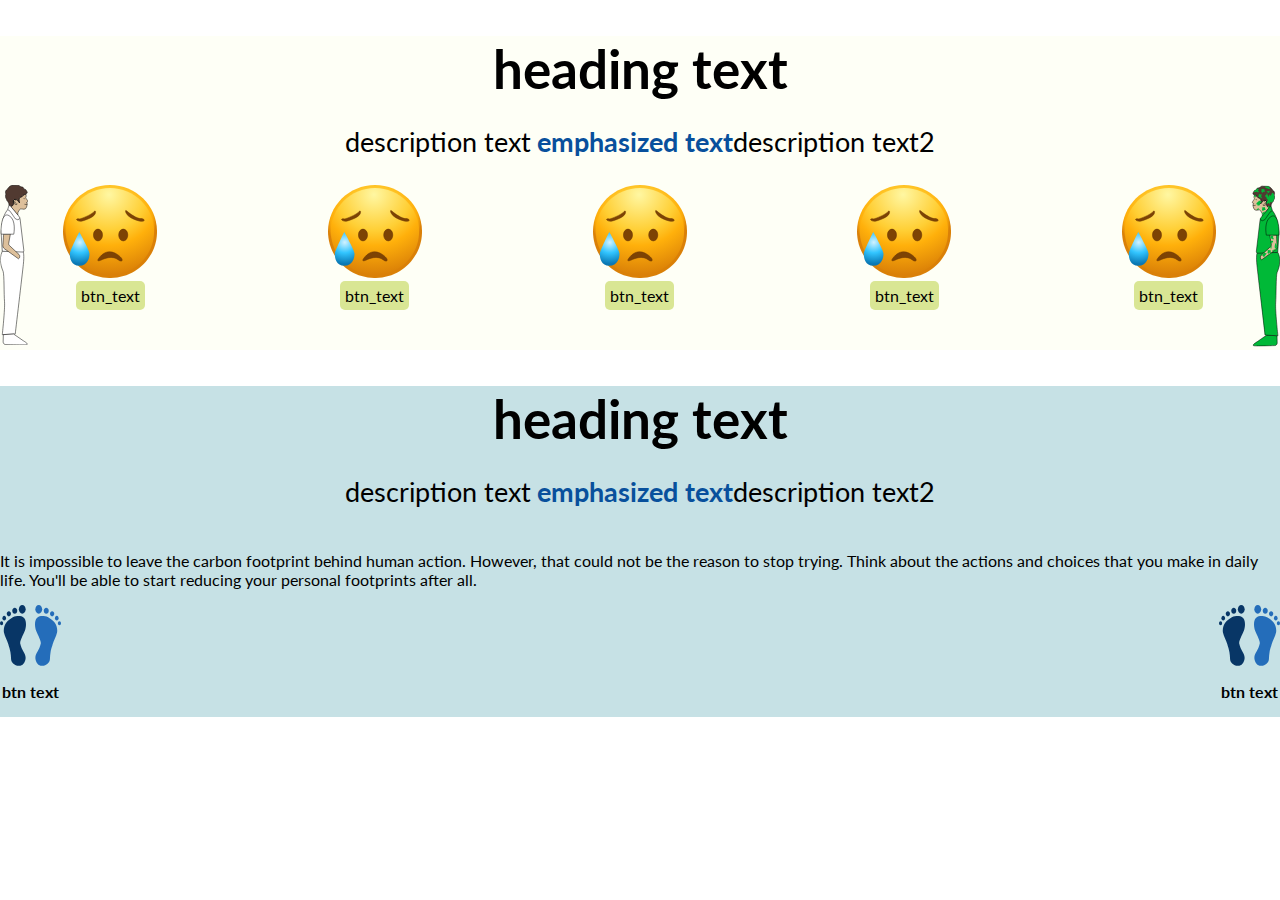
==== cta.html @ 891abab0 "edit the-greenman" ====
<!DOCTYPE html>
<html lang="en">

<head>
    <meta charset="UTF-8">
    <meta http-equiv="X-UA-Compatible" content="IE=edge">
    <meta name="viewport" content="width=device-width, initial-scale=1.0">
    <title>Reflect yourself to Mr.Green</title>
    <link rel="stylesheet" href="path/to/font-awesome/font-awesome-4.7.0/css/font-awesome.min.css">
    <link rel="stylesheet" href="stylesheet.css">
    <style>
        @import url('https://fonts.googleapis.com/css2?family=Lato&display=swap');

        html {
            font-family: lato, 'Trebuchet MS', 'Lucida Sans Unicode', 'Lucida Grande', 'Lucida Sans', Arial, sans-serif;
        }
    </style>
    <script src="comps/header.js"></script>
    <script src="comps/feelingbtn.js"></script>
    <script src="comps/greenman.js"></script>
    <script src="comps/emoji.js"></script>
    <script src="comps/feetbtn.js"></script>
</head>

<body>
    <section class="cta">
        <section class = section_cta_first>
            <the-header></the-header>
            <div class = section_clickable>
                <the-greenman greenman_num="Greenman1"
                ></the-greenman>
                <div class = "section_emoji">
                    <div class="btn_emoji">
                        <the-emoji></the-emoji>
                        <the-feelingbtn></the-feelingbtn>
                    </div>
                    <div class="btn_emoji">
                        <the-emoji></the-emoji>
                        <the-feelingbtn></the-feelingbtn>
                    </div>
                    <div class="btn_emoji">
                        <the-emoji></the-emoji>
                        <the-feelingbtn></the-feelingbtn>
                    </div>
                    <div class="btn_emoji">
                        <the-emoji></the-emoji>
                        <the-feelingbtn></the-feelingbtn>
                    </div>
                    <div class="btn_emoji">
                        <the-emoji></the-emoji>
                        <the-feelingbtn></the-feelingbtn>
                    </div>
                </div>
                <the-greenman
                greenman_num="Greenman6"
                direction="scaleX(-1)"
                ></the-greenman>
            </div>
        </section>
        <section class="section_cta_second">
            <div class="cta_desc">
                <the-header></the-header>
                <p>It is impossible to leave the carbon footprint behind human action. However, that could not be the reason to stop trying. Think about the actions and choices that you make in daily life. You'll be able to start reducing your personal footprints after all.</p>
            </div>
            <div class="section_ctabtn">
                <the-feetbtn></the-feetbtn>
                <the-feetbtn></the-feetbtn>
            </div>
        </section>
    </section>
</body>

</html>
---- stylesheet.css ----
/* the-infocard {
    display:none;
}
the-textcont {
    position:absolute;
    bottom:0;
    width:100vw;
} */
/* landing page */
.landing {
    background:linear-gradient(lightblue,white);
    height:100%;
    margin:0;
}
.landing-cont {
    margin-top:10%;
}
.earth {
    position:absolute;
    bottom:0;
    width:100vw;
}
the-subheader {
    text-align:center;
}
the-footprintbtn {
    display:block;
    margin-left:auto;
    margin-right:auto;
    margin-top:2em;
}
/* story page */
body {
    margin:0;
}
.story_cont {
    display:flex;
    flex-direction:column;
}
the-object {
    width:30%;
} */

/* the-object {
    position:absolute;
    top:0;
}
the-footprintcycle {
    position:absolute;
    right:2em;
    top:2em;
} */

/* STORY */

body {
    margin:0;
}
.section_story{
    display: flex;
    flex-direction: column;
    height: 100vh;
}
.story{
    display: flex;
    flex-direction: column;
    top:0;
    height: 100%;
}
.scriptbox{
    background-color: #C8D5AE;
    display: flex;
    justify-content: space-around;
    align-items: center;
    width: 100%;
    position:fixed;
    bottom: 0;
    height: 180px;

}
.textbox{
    width: 100%;
}

.back{
    position: absolute;
    left: 10px;
}
/* CTA */
/* /////need to adjust width and height ///// */
.section_cta_first{
    background-color: #FEFFF6;
    width: 100%;
    height: 100%;
}
.section_clickable{
    display:flex;
    width: 100%;
}
.section_emoji{
    display: flex;
    justify-content: space-between;
    width: 100%;
}
.btn_emoji{
    display: flex;
    flex-direction: column;
    align-items: center;
    
}

.section_cta_second{
    background-color: #C6E1E5;
    width: 100%;
    height: 100%;
}
.section_cta_desc{
    display: flex;
    flex-direction: column;
}
.section_ctabtn{
    display: flex;
    justify-content: space-between;
    
}
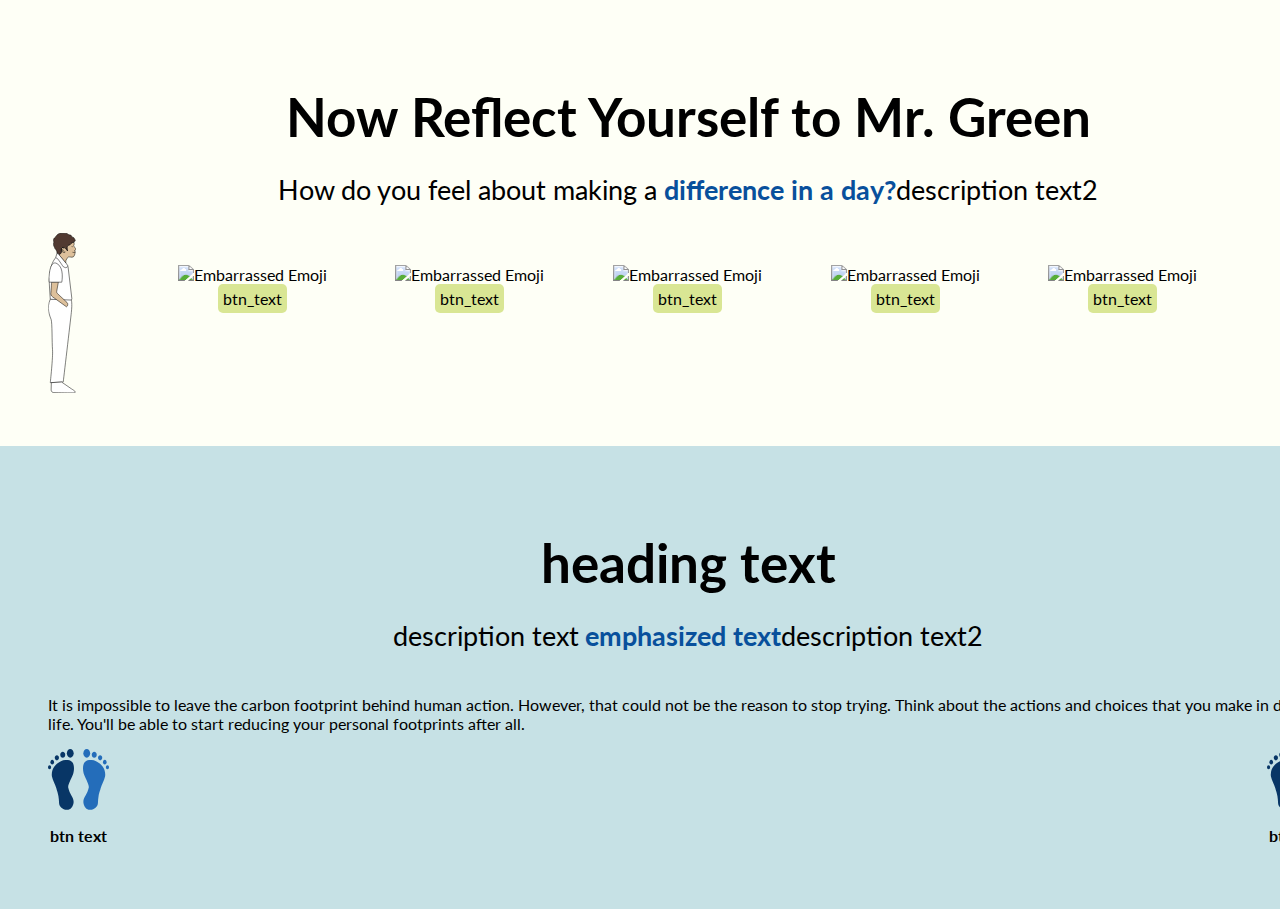
==== commit 93a39f57: "add changeEmoji function" ====
--- a/cta.html
+++ b/cta.html
@@ -25,29 +25,43 @@
 <body>
     <section class="cta">
         <section class = section_cta_first>
-            <the-header></the-header>
+            <the-header
+            head_text="Now Reflect Yourself to Mr. Green"
+            desc_text="How do you feel about making a" 
+            em_text="difference in a day?"
+            ></the-header>
             <div class = section_clickable>
-                <the-greenman greenman_num="Greenman1"
+                <the-greenman 
+                greenman_num="Greenman1"
                 ></the-greenman>
                 <div class = "section_emoji">
                     <div class="btn_emoji">
-                        <the-emoji></the-emoji>
+                        <the-emoji
+                        feeling ="Worried"
+                        ></the-emoji>
                         <the-feelingbtn></the-feelingbtn>
                     </div>
                     <div class="btn_emoji">
-                        <the-emoji></the-emoji>
+                        <the-emoji
+                        feeling ="Helpless"></the-emoji>
                         <the-feelingbtn></the-feelingbtn>
                     </div>
                     <div class="btn_emoji">
-                        <the-emoji></the-emoji>
+                        <the-emoji
+                        feeling ="Inspired"
+                        ></the-emoji>
                         <the-feelingbtn></the-feelingbtn>
                     </div>
                     <div class="btn_emoji">
-                        <the-emoji></the-emoji>
+                        <the-emoji
+                        feeling ="Embarrassed">
+                        </the-emoji>
                         <the-feelingbtn></the-feelingbtn>
                     </div>
                     <div class="btn_emoji">
-                        <the-emoji></the-emoji>
+                        <the-emoji
+                        feeling ="Shocked"
+                        ></the-emoji>
                         <the-feelingbtn></the-feelingbtn>
                     </div>
                 </div>
--- a/stylesheet.css
+++ b/stylesheet.css
@@ -13,43 +13,22 @@
     margin:0;
 }
 .landing-cont {
-    margin-top:10%;
+    margin-top: 2em;
+    display: flex;
+    flex-direction: column;
+    align-items: center;
+    justify-content: center;
 }
 .earth {
     position:absolute;
     bottom:0;
     width:100vw;
 }
-the-subheader {
-    text-align:center;
+.landing_clickable{
+    display: flex;
+    justify-content: center;
+    align-items: center;
 }
-the-footprintbtn {
-    display:block;
-    margin-left:auto;
-    margin-right:auto;
-    margin-top:2em;
-}
-/* story page */
-body {
-    margin:0;
-}
-.story_cont {
-    display:flex;
-    flex-direction:column;
-}
-the-object {
-    width:30%;
-} */
-
-/* the-object {
-    position:absolute;
-    top:0;
-}
-the-footprintcycle {
-    position:absolute;
-    right:2em;
-    top:2em;
-} */
 
 /* STORY */
 
@@ -76,22 +55,19 @@
     position:fixed;
     bottom: 0;
     height: 180px;
-
 }
 .textbox{
     width: 100%;
 }
 
-.back{
-    position: absolute;
-    left: 10px;
-}
 /* CTA */
 /* /////need to adjust width and height ///// */
+
 .section_cta_first{
     background-color: #FEFFF6;
     width: 100%;
     height: 100%;
+    padding: 3em;
 }
 .section_clickable{
     display:flex;
@@ -99,20 +75,21 @@
 }
 .section_emoji{
     display: flex;
-    justify-content: space-between;
+    justify-content: space-around;
     width: 100%;
+    margin: 2em;
 }
 .btn_emoji{
     display: flex;
     flex-direction: column;
     align-items: center;
-    
 }
 
 .section_cta_second{
     background-color: #C6E1E5;
     width: 100%;
     height: 100%;
+    padding: 3em;
 }
 .section_cta_desc{
     display: flex;
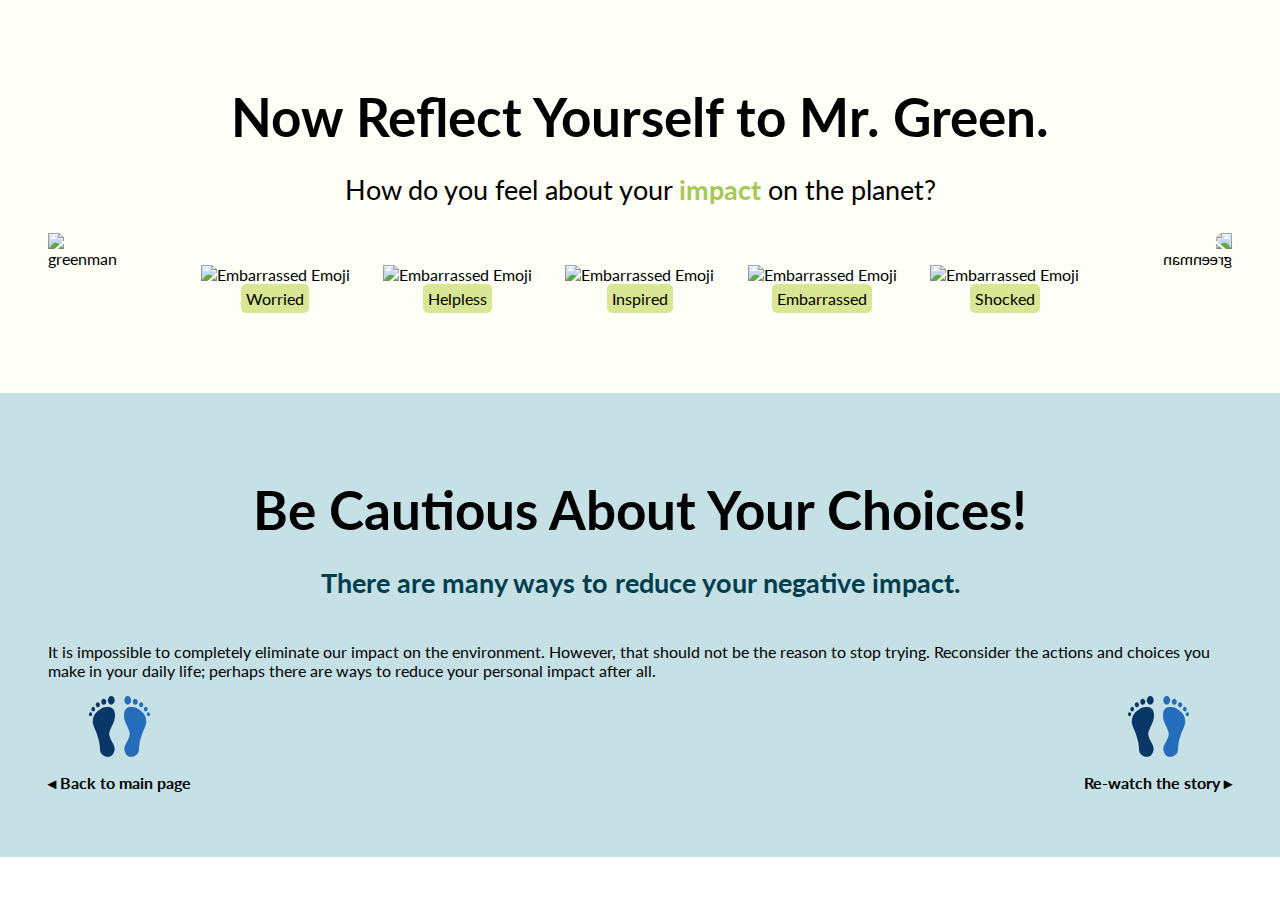
==== commit 3250a8eb: "cheryl cta work" ====
--- a/cta.html
+++ b/cta.html
@@ -20,15 +20,18 @@
     <script src="comps/greenman.js"></script>
     <script src="comps/emoji.js"></script>
     <script src="comps/feetbtn.js"></script>
+    <script src="comps/solutioncont.js"></script>
+    <script src="comps/exit.js"></script>
+    <script src="comps/checkbtn.js"></script>
 </head>
 
 <body>
     <section class="cta">
         <section class = section_cta_first>
             <the-header
-            head_text="Now Reflect Yourself to Mr. Green"
-            desc_text="How do you feel about making a" 
-            em_text="difference in a day?"
+            head_text="Now Reflect Yourself to Mr. Green."
+            desc_text="How do you feel about your <em>impact</em> on the planet?" 
+            em_color="#A8C956"
             ></the-header>
             <div class = section_clickable>
                 <the-greenman 
@@ -39,30 +42,36 @@
                         <the-emoji
                         feeling ="Worried"
                         ></the-emoji>
-                        <the-feelingbtn></the-feelingbtn>
+                        <the-feelingbtn
+                        btn_text="Worried"></the-feelingbtn>
+                        <the-solutioncont></the-solutioncont>
                     </div>
                     <div class="btn_emoji">
                         <the-emoji
                         feeling ="Helpless"></the-emoji>
-                        <the-feelingbtn></the-feelingbtn>
+                        <the-feelingbtn
+                        btn_text="Helpless"></the-feelingbtn>
                     </div>
                     <div class="btn_emoji">
                         <the-emoji
                         feeling ="Inspired"
                         ></the-emoji>
-                        <the-feelingbtn></the-feelingbtn>
+                        <the-feelingbtn
+                        btn_text="Inspired"></the-feelingbtn>
                     </div>
                     <div class="btn_emoji">
                         <the-emoji
                         feeling ="Embarrassed">
                         </the-emoji>
-                        <the-feelingbtn></the-feelingbtn>
+                        <the-feelingbtn
+                        btn_text="Embarrassed"></the-feelingbtn>
                     </div>
                     <div class="btn_emoji">
                         <the-emoji
                         feeling ="Shocked"
                         ></the-emoji>
-                        <the-feelingbtn></the-feelingbtn>
+                        <the-feelingbtn
+                        btn_text="Shocked"></the-feelingbtn>
                     </div>
                 </div>
                 <the-greenman
@@ -73,12 +82,19 @@
         </section>
         <section class="section_cta_second">
             <div class="cta_desc">
-                <the-header></the-header>
-                <p>It is impossible to leave the carbon footprint behind human action. However, that could not be the reason to stop trying. Think about the actions and choices that you make in daily life. You'll be able to start reducing your personal footprints after all.</p>
+                <the-header
+                head_text="Be Cautious About Your Choices!"
+                desc_text="<em>There are many ways to reduce your negative impact.</em>"
+                em_color="#003E4F"></the-header>
+                <p class="cta_capt">It is impossible to completely eliminate our impact on the environment. However, that should not be the reason to stop trying. Reconsider the actions and choices you make in your daily life; perhaps there are ways to reduce your personal impact after all.</p>
             </div>
             <div class="section_ctabtn">
-                <the-feetbtn></the-feetbtn>
-                <the-feetbtn></the-feetbtn>
+                <the-feetbtn
+                btn_text="&#9666; Back to main page"
+                name="back"></the-feetbtn>
+                <the-feetbtn
+                btn_text="Re-watch the story &#9656;"
+                name="rewatch"></the-feetbtn>
             </div>
         </section>
     </section>
--- a/stylesheet.css
+++ b/stylesheet.css
@@ -35,6 +35,11 @@
 body {
     margin:0;
 }
+.btn_back{
+    position: absolute;
+    padding:1em;
+}
+
 .section_story{
     display: flex;
     flex-direction: column;
@@ -45,6 +50,10 @@
     flex-direction: column;
     top:0;
     height: 100%;
+    
+}
+.objoverlay{
+    position: absolute;
 }
 .scriptbox{
     background-color: #C8D5AE;
@@ -60,18 +69,19 @@
     width: 100%;
 }
 
+
 /* CTA */
 /* /////need to adjust width and height ///// */
 
 .section_cta_first{
     background-color: #FEFFF6;
-    width: 100%;
+    width: auto;
     height: 100%;
     padding: 3em;
 }
 .section_clickable{
     display:flex;
-    width: 100%;
+    width: auto;
 }
 .section_emoji{
     display: flex;
@@ -87,16 +97,20 @@
 
 .section_cta_second{
     background-color: #C6E1E5;
-    width: 100%;
+    width: auto;
     height: 100%;
     padding: 3em;
 }
 .section_cta_desc{
     display: flex;
     flex-direction: column;
+    align-content:center;
 }
 .section_ctabtn{
     display: flex;
     justify-content: space-between;
     
+}
+the-solutioncont {
+    align-self:center;
 }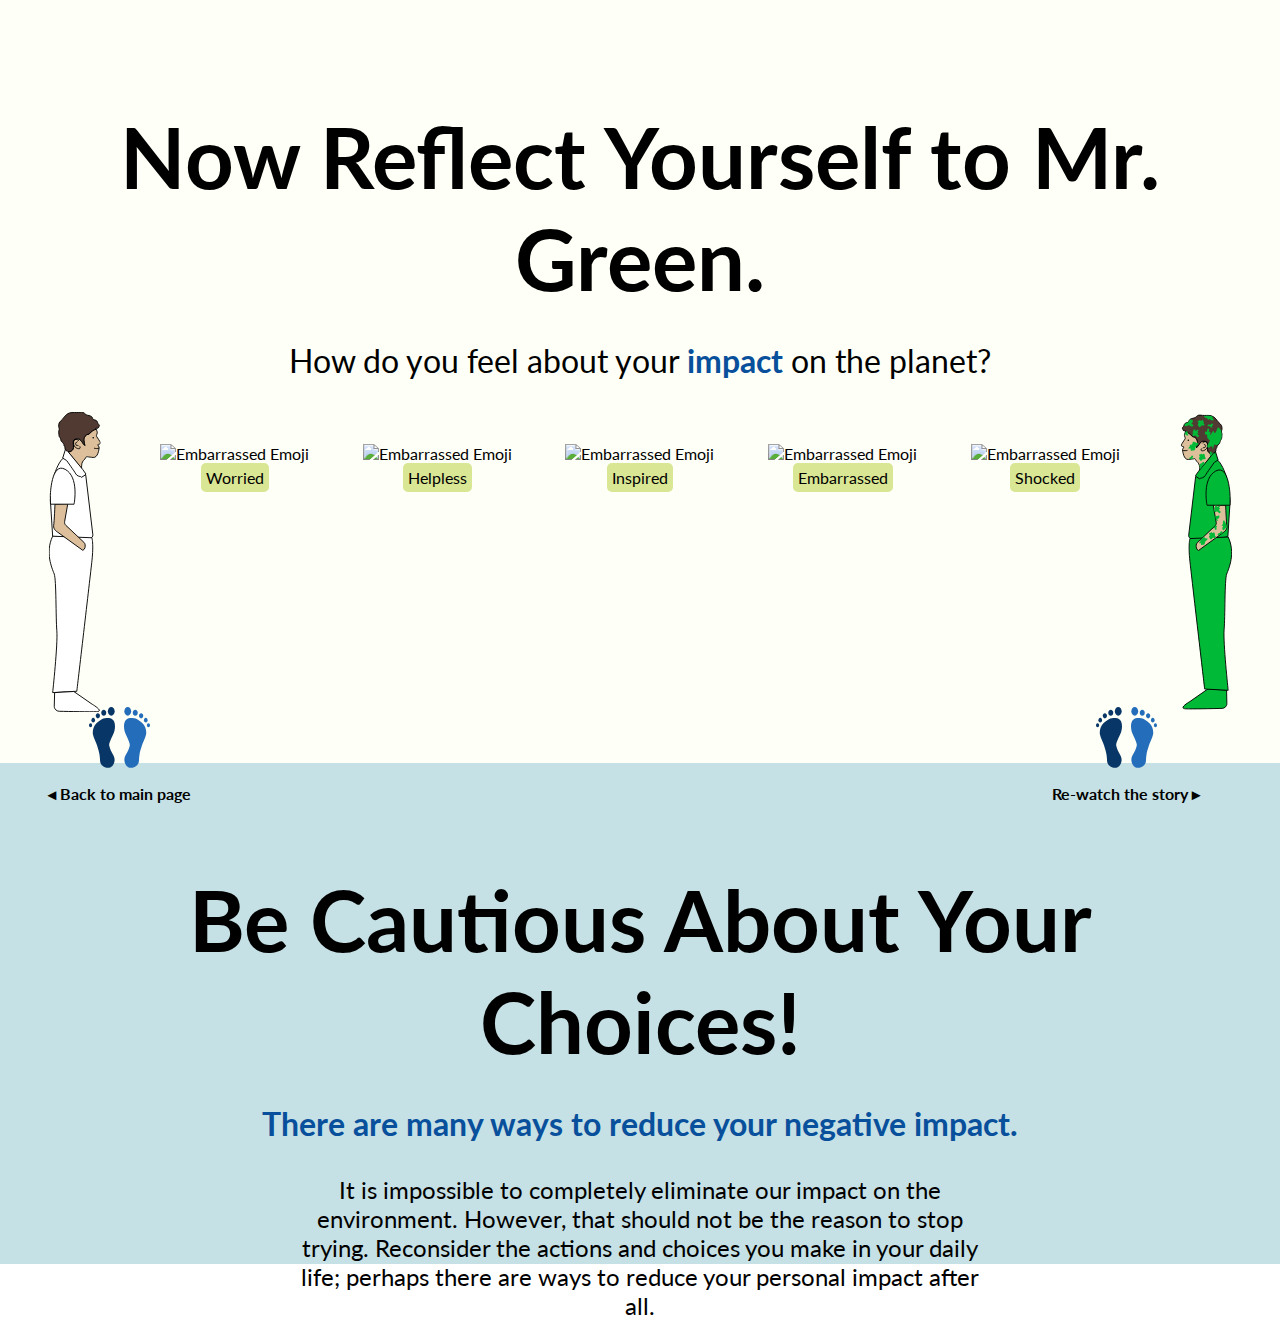
==== commit 564ee13a: "reposition cta page" ====
--- a/cta.html
+++ b/cta.html
@@ -93,6 +93,7 @@
                 btn_text="&#9666; Back to main page"
                 name="back"></the-feetbtn>
                 <the-feetbtn
+                class="right"
                 btn_text="Re-watch the story &#9656;"
                 name="rewatch"></the-feetbtn>
             </div>
--- a/stylesheet.css
+++ b/stylesheet.css
@@ -1,78 +1,85 @@
-/* the-infocard {
-    display:none;
+/* LANDING PAGE */
+.landing {
+    background: linear-gradient(#AEE2FF,#FFFFFF);
+    background-repeat: no-repeat;
+    background-attachment: fixed; 
+    height: 100%;
+    margin: 0;
+    display: flex;
+    justify-content: center;
 }
-the-textcont {
-    position:absolute;
-    bottom:0;
-    width:100vw;
-} */
-/* landing page */
-.landing {
-    background:linear-gradient(lightblue,white);
-    height:100%;
-    margin:0;
-}
-.landing-cont {
-    margin-top: 2em;
+.landing-cont{
     display: flex;
     flex-direction: column;
+    justify-content: space-between;
+    margin-top: 90pt;
+}
+.landing-clickable{
+    display: flex;
     align-items: center;
     justify-content: center;
 }
+.greenmen {
+    display: flex;
+    justify-content: space-between;
+    width: 280pt;
+    position: absolute;
+}
 .earth {
-    position:absolute;
-    bottom:0;
-    width:100vw;
-}
-.landing_clickable{
-    display: flex;
-    justify-content: center;
-    align-items: center;
+    bottom: 0;
+    width: 100%;
+    position: fixed;
+    left: 0;
 }
 
 /* STORY */
-
-body {
-    margin:0;
+body{
+    margin: 0;
 }
 .btn_back{
     position: absolute;
     padding:1em;
 }
-
-.section_story{
+.story {
     display: flex;
     flex-direction: column;
-    height: 100vh;
+    margin: 0;
 }
-.story{
-    display: flex;
-    flex-direction: column;
-    top:0;
-    height: 100%;
-    
-}
+/* 
 .objoverlay{
     position: absolute;
-}
+}  */
 .scriptbox{
     background-color: #C8D5AE;
     display: flex;
-    justify-content: space-around;
-    align-items: center;
+    height: 190pt;
     width: 100%;
-    position:fixed;
+    padding: 1em;
+    justify-content: center;
+    position: fixed;
     bottom: 0;
-    height: 180px;
+
 }
+.greenmanimg {
+    padding: 1em;
+}
+
 .textbox{
+    display: flex;
+    flex-direction: column;
+    width: 90%;
+}
+.textcont {
     width: 100%;
 }
 
+#infocard{
+    display: none;
+    position: absolute;
+} 
+
 
 /* CTA */
-/* /////need to adjust width and height ///// */
-
 .section_cta_first{
     background-color: #FEFFF6;
     width: auto;
@@ -98,8 +105,8 @@
 .section_cta_second{
     background-color: #C6E1E5;
     width: auto;
-    height: 100%;
     padding: 3em;
+    height:45vh;
 }
 .section_cta_desc{
     display: flex;
@@ -111,6 +118,21 @@
     justify-content: space-between;
     
 }
+.cta_capt {
+    text-align:center;
+    font-size:24px;
+    padding: 0 20%;
+}
+
 the-solutioncont {
     align-self:center;
+}  
+the-feetbtn {
+    position:absolute;
+    bottom:5em;
+}
+.right {
+    position:absolute;
+    bottom:5em;
+    right:5em;
 }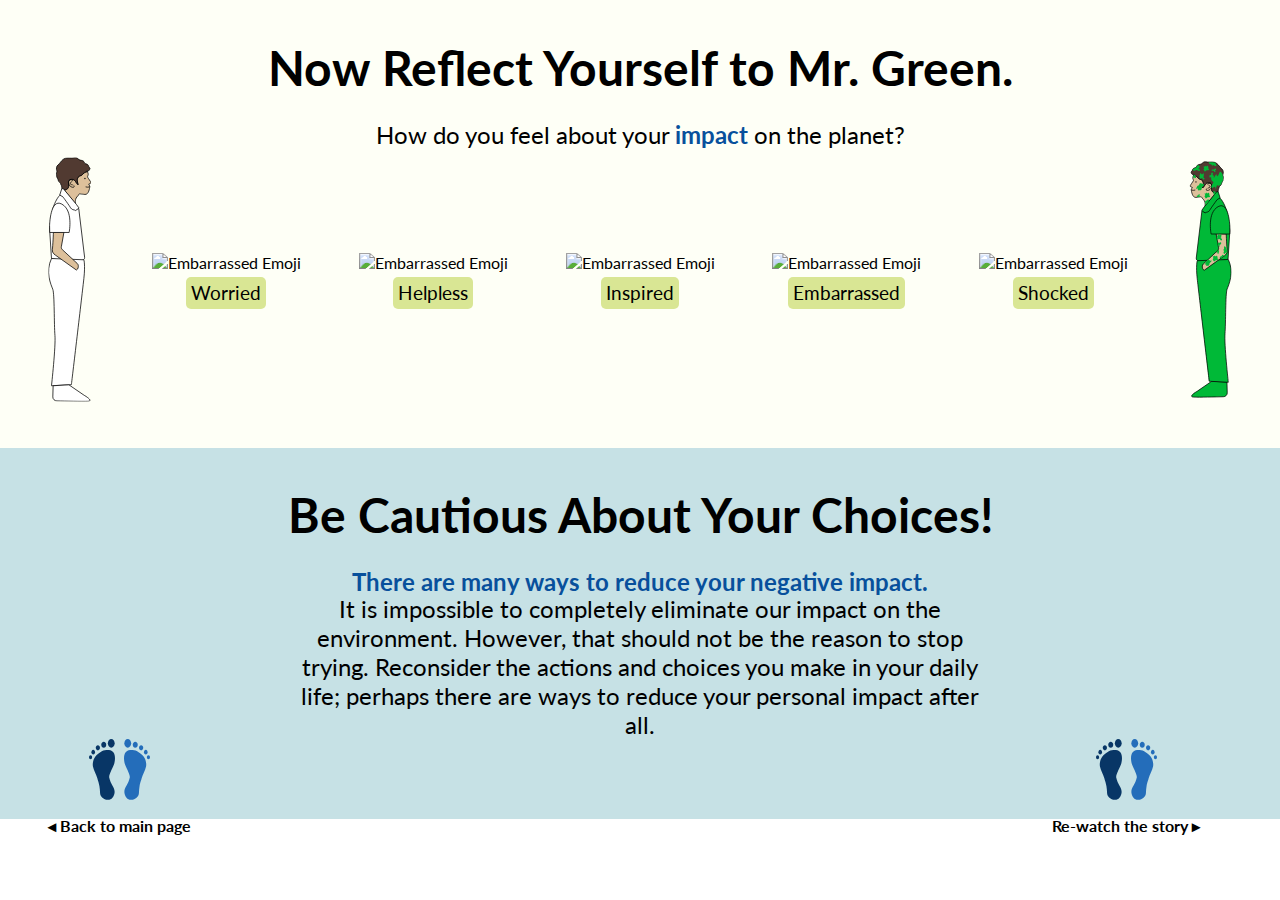
==== commit 30b45b84: "add media query (1440px) on cta" ====
--- a/cta.html
+++ b/cta.html
@@ -27,13 +27,13 @@
 
 <body>
     <section class="cta">
-        <section class = section_cta_first>
+        <section class = "section_cta_first">
             <the-header
             head_text="Now Reflect Yourself to Mr. Green."
             desc_text="How do you feel about your <em>impact</em> on the planet?" 
             em_color="#A8C956"
             ></the-header>
-            <div class = section_clickable>
+            <div class = "section_clickable">
                 <the-greenman 
                 greenman_num="Greenman1"
                 ></the-greenman>
--- a/stylesheet.css
+++ b/stylesheet.css
@@ -11,7 +11,7 @@
 .landing-cont{
     display: flex;
     flex-direction: column;
-    justify-content: space-between;
+    justify-content: space-evenly;
     margin-top: 90pt;
 }
 .landing-clickable{
@@ -135,4 +135,87 @@
     position:absolute;
     bottom:5em;
     right:5em;
-}+}
+
+/* fade in effect */
+body {
+    animation: fadeInAnimation ease-in-out 1.5s;
+    animation-iteration-count: 1;
+    animation-fill-mode: forwards;
+}
+  
+@keyframes fadeInAnimation {
+    0% {
+        opacity: 0.5;
+    }
+    100% {
+        opacity: 1;
+     }
+}
+
+/* Responsive Design */
+
+/* Sue's laptop */
+  @media only screen and (max-width: 1440px){ 
+    /* Landing Page */
+    .landing {
+        margin: 0;
+        display: flex;
+        justify-content: center;
+    }
+    .landing-cont{
+        height: 90vh;
+        display: flex;
+        flex-direction: column;
+        margin-top: 10pt;
+    }
+    .landing-clickable{
+        margin-top: -35pt;
+    }
+    .greenmen {
+        display: flex;
+        justify-content: space-between;
+        width: 200pt;
+        position: absolute;
+    }
+    .earth {
+        bottom: -10pt;
+        width: 100%;
+        position: fixed;
+        
+    }
+
+    /* Story */
+    /* CTA */
+        .cta{
+            height: 100%;
+            overflow: hidden;
+        }
+        .cta_capt {
+            font-size: 18pt;
+        }
+        .btn_emoji{
+            width: 80%;
+        }
+        .section_cta_first{
+            padding: 2em 3em;
+        }
+        .section_clickable{
+            align-items: center;
+        }
+        .section_cta_second{
+            padding: 2em 3em 3.5em 3em;
+            overflow: hidden;
+            height: auto;
+        }
+        the-feetbtn {
+            position:absolute;
+            bottom:3em;
+        }
+        .right {
+            position:absolute;
+            bottom:3em;
+            right:5em;
+        }
+        
+  }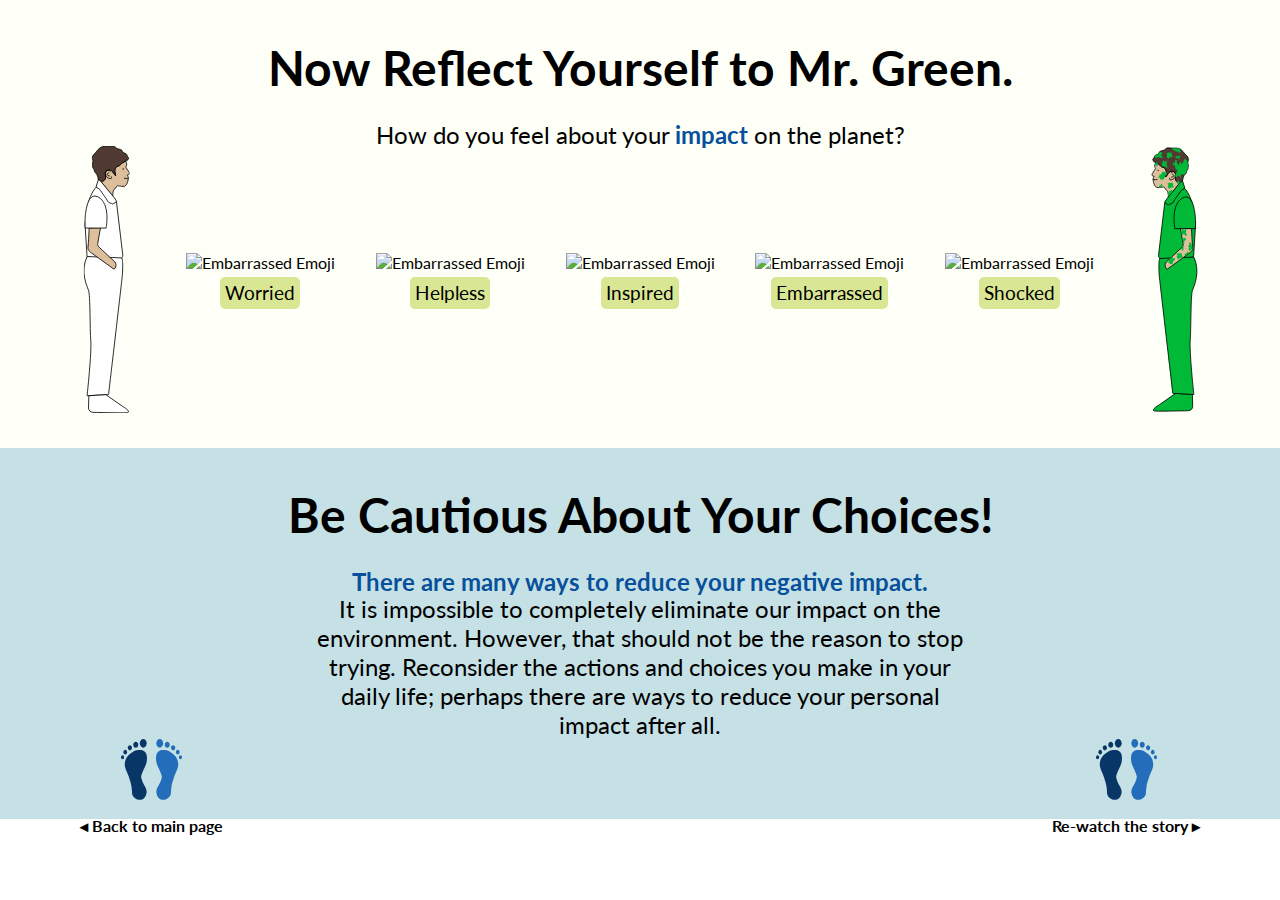
==== commit 34cf60f0: "Merge branch 'sue-responsive' of https://github.com/seohyun9672/DCD-Midterm into cheryl-responsive" ====
--- a/cta.html
+++ b/cta.html
@@ -36,6 +36,7 @@
             <div class = "section_clickable">
                 <the-greenman 
                 greenman_num="Greenman1"
+                size2="200pt"
                 ></the-greenman>
                 <div class = "section_emoji">
                     <div class="btn_emoji">
@@ -77,6 +78,7 @@
                 <the-greenman
                 greenman_num="Greenman6"
                 direction="scaleX(-1)"
+                size2="200pt"
                 ></the-greenman>
             </div>
         </section>
--- a/stylesheet.css
+++ b/stylesheet.css
@@ -53,15 +53,15 @@
     background-color: #C8D5AE;
     display: flex;
     height: 190pt;
-    width: 100%;
+    width: 100vw;
     padding: 1em;
     justify-content: center;
     position: fixed;
     bottom: 0;
-
 }
 .greenmanimg {
     padding: 1em;
+
 }
 
 .textbox{
@@ -186,6 +186,37 @@
     }
 
     /* Story */
+    .story body {
+        overflow: hidden;
+    }
+    .storybg{
+        width: 1440px;
+        height: 80%;
+        margin:0;
+    }
+
+    .scriptbox{
+        height: 124pt;
+        padding: 0.5em 0.7em 0.7em 0;
+        position: relative;
+        margin: 0;
+        width: 100%;
+        align-items: center;
+
+        
+    
+    }
+    
+    .textbox{
+        justify-content: center;
+    }
+
+    .greenmanimg {
+        padding-left:0.5em;
+    
+    }
+
+
     /* CTA */
         .cta{
             height: 100%;
@@ -198,13 +229,13 @@
             width: 80%;
         }
         .section_cta_first{
-            padding: 2em 3em;
+            padding: 2em 5em;
         }
         .section_clickable{
             align-items: center;
         }
         .section_cta_second{
-            padding: 2em 3em 3.5em 3em;
+            padding: 2em 5em 3.5em 5em;
             overflow: hidden;
             height: auto;
         }
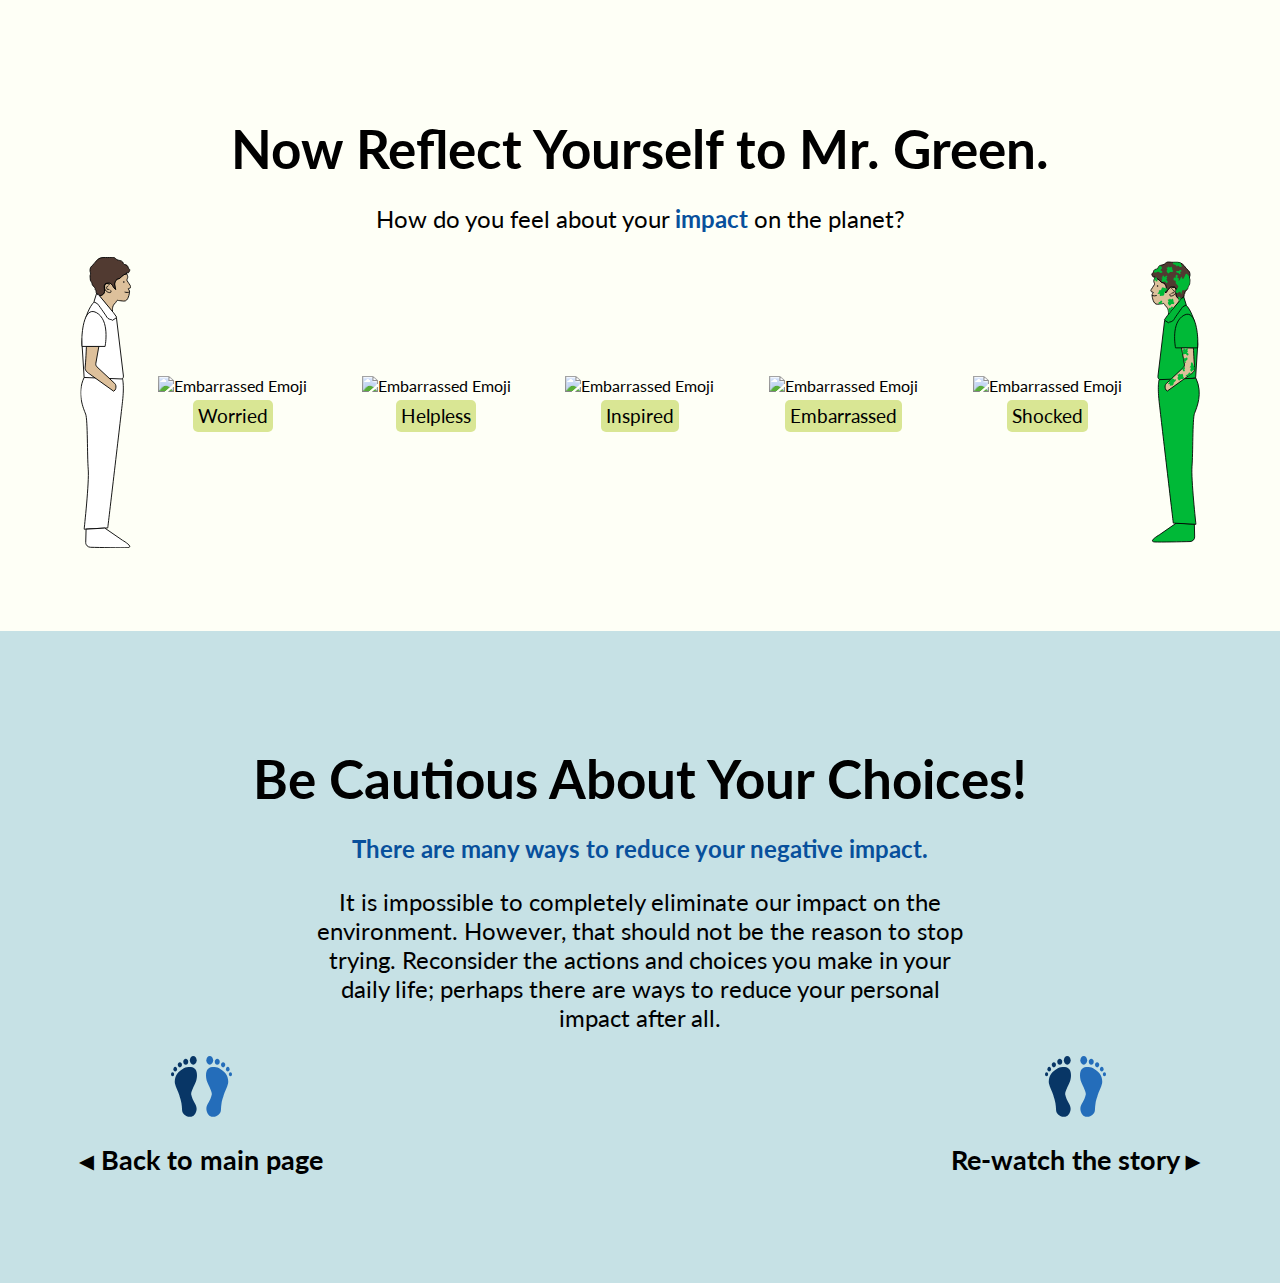
==== commit f42d9cf6: "edit cta layout" ====
--- a/cta.html
+++ b/cta.html
@@ -35,8 +35,8 @@
             ></the-header>
             <div class = "section_clickable">
                 <the-greenman 
+                class = "greenman-cta"
                 greenman_num="Greenman1"
-                size2="200pt"
                 ></the-greenman>
                 <div class = "section_emoji">
                     <div class="btn_emoji">
@@ -78,7 +78,7 @@
                 <the-greenman
                 greenman_num="Greenman6"
                 direction="scaleX(-1)"
-                size2="200pt"
+                class="greenman-cta"
                 ></the-greenman>
             </div>
         </section>
@@ -95,7 +95,7 @@
                 btn_text="&#9666; Back to main page"
                 name="back"></the-feetbtn>
                 <the-feetbtn
-                class="right"
+                class="feetbtn-right"
                 btn_text="Re-watch the story &#9656;"
                 name="rewatch"></the-feetbtn>
             </div>
--- a/stylesheet.css
+++ b/stylesheet.css
@@ -1,252 +1,191 @@
 /* LANDING PAGE */
 .landing {
-    background: linear-gradient(#AEE2FF,#FFFFFF);
-    background-repeat: no-repeat;
-    background-attachment: fixed; 
-    height: 100%;
-    margin: 0;
-    display: flex;
-    justify-content: center;
+  background: linear-gradient(#aee2ff, #ffffff);
+  background-repeat: no-repeat;
+  background-attachment: fixed;
 }
-.landing-cont{
-    display: flex;
-    flex-direction: column;
-    justify-content: space-evenly;
-    margin-top: 90pt;
+
+.landing-cont {
+  display: flex;
+  flex-direction: column;
+  justify-content: space-evenly;
+  margin-top: 5em;
 }
-.landing-clickable{
-    display: flex;
-    align-items: center;
-    justify-content: center;
+
+.landing-clickable {
+  display: flex;
+  align-items: center;
+  justify-content: center;
+  height: 100%;
 }
+
 .greenmen {
-    display: flex;
-    justify-content: space-between;
-    width: 280pt;
-    position: absolute;
+  display: flex;
+  justify-content: space-between;
+  position: absolute;
+  width: 300pt;
 }
+
+.landing-greenmanimg {
+  width: 3.5em;
+}
+
 .earth {
-    bottom: 0;
-    width: 100%;
-    position: fixed;
-    left: 0;
+  width: 100%;
+  bottom: 0;
+  position: absolute;
 }
 
 /* STORY */
-body{
-    margin: 0;
-}
-.btn_back{
-    position: absolute;
-    padding:1em;
-}
-.story {
-    display: flex;
-    flex-direction: column;
-    margin: 0;
-}
-/* 
-.objoverlay{
-    position: absolute;
-}  */
-.scriptbox{
-    background-color: #C8D5AE;
-    display: flex;
-    height: 190pt;
-    width: 100vw;
-    padding: 1em;
-    justify-content: center;
-    position: fixed;
-    bottom: 0;
-}
-.greenmanimg {
-    padding: 1em;
-
+body {
+  margin: 0;
 }
 
-.textbox{
-    display: flex;
-    flex-direction: column;
-    width: 90%;
-}
-.textcont {
-    width: 100%;
+.story {
+  height: 100%;
 }
 
-#infocard{
-    display: none;
-    position: absolute;
-} 
+.btn_back {
+  position: absolute;
+  padding: 1em;
+}
 
+.scriptbox {
+  background-color: #c8d5ae;
+  display: flex;
+  padding: 1em;
+  justify-content: center;
+  align-items: center;
+  height: 100%;
+}
+
+.greenmanimg {
+  padding-right: 2em;
+  width: 2.5em;
+}
+
+.textbox {
+  display: flex;
+  flex-direction: column;
+  width: 90%;
+  height: 100%;
+}
+
+#infocard {
+  display: none;
+  position: absolute;
+}
 
 /* CTA */
-.section_cta_first{
-    background-color: #FEFFF6;
-    width: auto;
-    height: 100%;
-    padding: 3em;
-}
-.section_clickable{
-    display:flex;
-    width: auto;
-}
-.section_emoji{
-    display: flex;
-    justify-content: space-around;
-    width: 100%;
-    margin: 2em;
-}
-.btn_emoji{
-    display: flex;
-    flex-direction: column;
-    align-items: center;
+.section_cta_first {
+  background-color: #fefff6;
+  padding: 5em;
 }
 
-.section_cta_second{
-    background-color: #C6E1E5;
-    width: auto;
-    padding: 3em;
-    height:45vh;
+.greenman-cta {
+  width: 3.5em;
 }
-.section_cta_desc{
-    display: flex;
-    flex-direction: column;
-    align-content:center;
+
+.section_clickable {
+  display: flex;
+  align-items: center;
+  width: 100%;
+  justify-items: center;
 }
-.section_ctabtn{
-    display: flex;
-    justify-content: space-between;
-    
+
+.section_emoji {
+  display: flex;
+  justify-content: space-around;
+  width: 100%;
 }
+
+.btn_emoji {
+  display: flex;
+  flex-direction: column;
+  align-items: center;
+}
+
+.section_cta_second {
+  background-color: #c6e1e5;
+  padding: 5em;
+  height: stretch;
+}
+
+.section_cta_desc {
+  display: flex;
+  flex-direction: column;
+  align-content: center;
+}
+
+.section_ctabtn {
+  display: flex;
+  justify-content: space-between;
+  bottom: 0;
+}
+
 .cta_capt {
-    text-align:center;
-    font-size:24px;
-    padding: 0 20%;
+  text-align: center;
+  font-size: 24px;
+  padding: 0 20%;
 }
 
 the-solutioncont {
-    align-self:center;
-}  
-the-feetbtn {
-    position:absolute;
-    bottom:5em;
-}
-.right {
-    position:absolute;
-    bottom:5em;
-    right:5em;
+  align-self: center;
 }
 
 /* fade in effect */
 body {
-    animation: fadeInAnimation ease-in-out 1.5s;
-    animation-iteration-count: 1;
-    animation-fill-mode: forwards;
+  animation: fadeInAnimation ease-in-out 1.5s;
+  animation-iteration-count: 1;
+  animation-fill-mode: forwards;
 }
-  
+
 @keyframes fadeInAnimation {
-    0% {
-        opacity: 0.5;
-    }
-    100% {
-        opacity: 1;
-     }
+  0% {
+    opacity: 0.5;
+  }
+  100% {
+    opacity: 1;
+  }
 }
 
 /* Responsive Design */
+@media only screen and (max-width: 1440px) {
+  /* Landing Page */
+  .landing-cont {
+    margin-top: 2em;
+  }
 
-/* Sue's laptop */
-  @media only screen and (max-width: 1440px){ 
-    /* Landing Page */
-    .landing {
-        margin: 0;
-        display: flex;
-        justify-content: center;
-    }
-    .landing-cont{
-        height: 90vh;
-        display: flex;
-        flex-direction: column;
-        margin-top: 10pt;
-    }
-    .landing-clickable{
-        margin-top: -35pt;
-    }
-    .greenmen {
-        display: flex;
-        justify-content: space-between;
-        width: 200pt;
-        position: absolute;
-    }
-    .earth {
-        bottom: -10pt;
-        width: 100%;
-        position: fixed;
-        
-    }
+  .landing-greenmanimg {
+    width: 2em;
+  }
 
-    /* Story */
-    .story body {
-        overflow: hidden;
-    }
-    .storybg{
-        width: 1440px;
-        height: 80%;
-        margin:0;
-    }
+  .greenmen {
+    width: 180pt;
+  }
 
-    .scriptbox{
-        height: 124pt;
-        padding: 0.5em 0.7em 0.7em 0;
-        position: relative;
-        margin: 0;
-        width: 100%;
-        align-items: center;
+  /* Story */
+  .greenmanimg {
+    width: 1.8em;
+  }
+}
 
-        
-    
-    }
-    
-    .textbox{
-        justify-content: center;
-    }
+@media only screen and (min-width: 1441px) and (max-width: 1920px) {
+  /* Landing Page */
+  .landing-cont {
+    margin-top: 2em;
+  }
 
-    .greenmanimg {
-        padding-left:0.5em;
-    
-    }
+  .landing-greenmanimg {
+    width: 2.5em;
+  }
 
+  .greenmen {
+    width: 200pt;
+  }
 
-    /* CTA */
-        .cta{
-            height: 100%;
-            overflow: hidden;
-        }
-        .cta_capt {
-            font-size: 18pt;
-        }
-        .btn_emoji{
-            width: 80%;
-        }
-        .section_cta_first{
-            padding: 2em 5em;
-        }
-        .section_clickable{
-            align-items: center;
-        }
-        .section_cta_second{
-            padding: 2em 5em 3.5em 5em;
-            overflow: hidden;
-            height: auto;
-        }
-        the-feetbtn {
-            position:absolute;
-            bottom:3em;
-        }
-        .right {
-            position:absolute;
-            bottom:3em;
-            right:5em;
-        }
-        
-  }+  /* Story */
+  .greenmanimg {
+    width: 2em;
+  }
+}
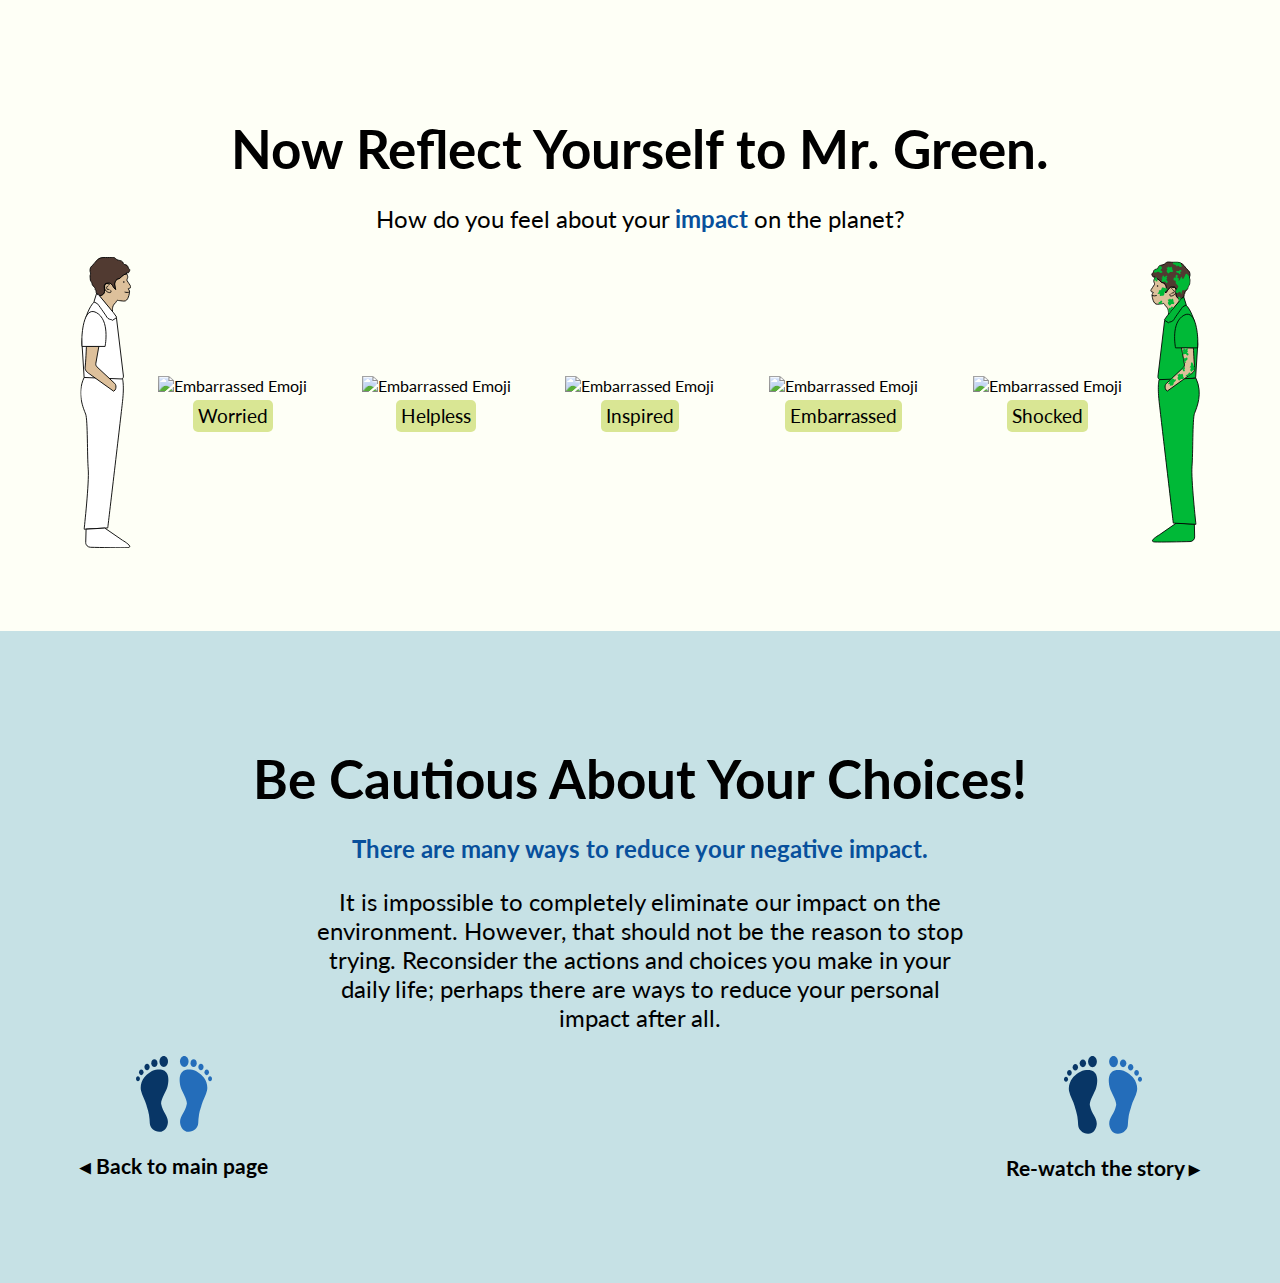
==== commit 585ca96f: "final commit" ====
--- a/cta.html
+++ b/cta.html
@@ -25,7 +25,7 @@
     <script src="comps/checkbtn.js"></script>
 </head>
 
-<body>
+<body class ="ctapage">
     <section class="cta">
         <section class = "section_cta_first">
             <the-header
--- a/stylesheet.css
+++ b/stylesheet.css
@@ -41,7 +41,15 @@
   margin: 0;
 }
 
+.storypage {
+  overflow: hidden;
+}
+
 .story {
+  height: 100%;
+}
+
+.section_story {
   height: 100%;
 }
 
@@ -53,10 +61,9 @@
 .scriptbox {
   background-color: #c8d5ae;
   display: flex;
-  padding: 1em;
+  padding: 2em;
   justify-content: center;
-  align-items: center;
-  height: 100%;
+  height: 180pt;
 }
 
 .greenmanimg {
@@ -74,9 +81,22 @@
 #infocard {
   display: none;
   position: absolute;
+  width: 100%; 
+  height: 100%; 
+  top: 0;
+  left: 0;
+  right: 0;
+  bottom: 0;
+  background-color: rgba(0,0,0,0.5); 
+  z-index: 2; 
+  cursor: pointer;
 }
 
 /* CTA */
+.ctapage {
+  overflow: hidden;
+}
+
 .section_cta_first {
   background-color: #fefff6;
   padding: 5em;
@@ -130,7 +150,7 @@
 }
 
 the-solutioncont {
-  align-self: center;
+    align-self: center;
 }
 
 /* fade in effect */
@@ -168,6 +188,11 @@
   .greenmanimg {
     width: 1.8em;
   }
+
+  /* cta */
+  .ctapage {
+    overflow: auto;
+  }
 }
 
 @media only screen and (min-width: 1441px) and (max-width: 1920px) {
@@ -188,4 +213,15 @@
   .greenmanimg {
     width: 2em;
   }
-}
+
+  .scriptbox {
+    padding: .4em;
+    overflow: hidden;
+  }
+
+  /* cta */
+  .ctapage {
+    overflow: auto;
+  }
+}
+
